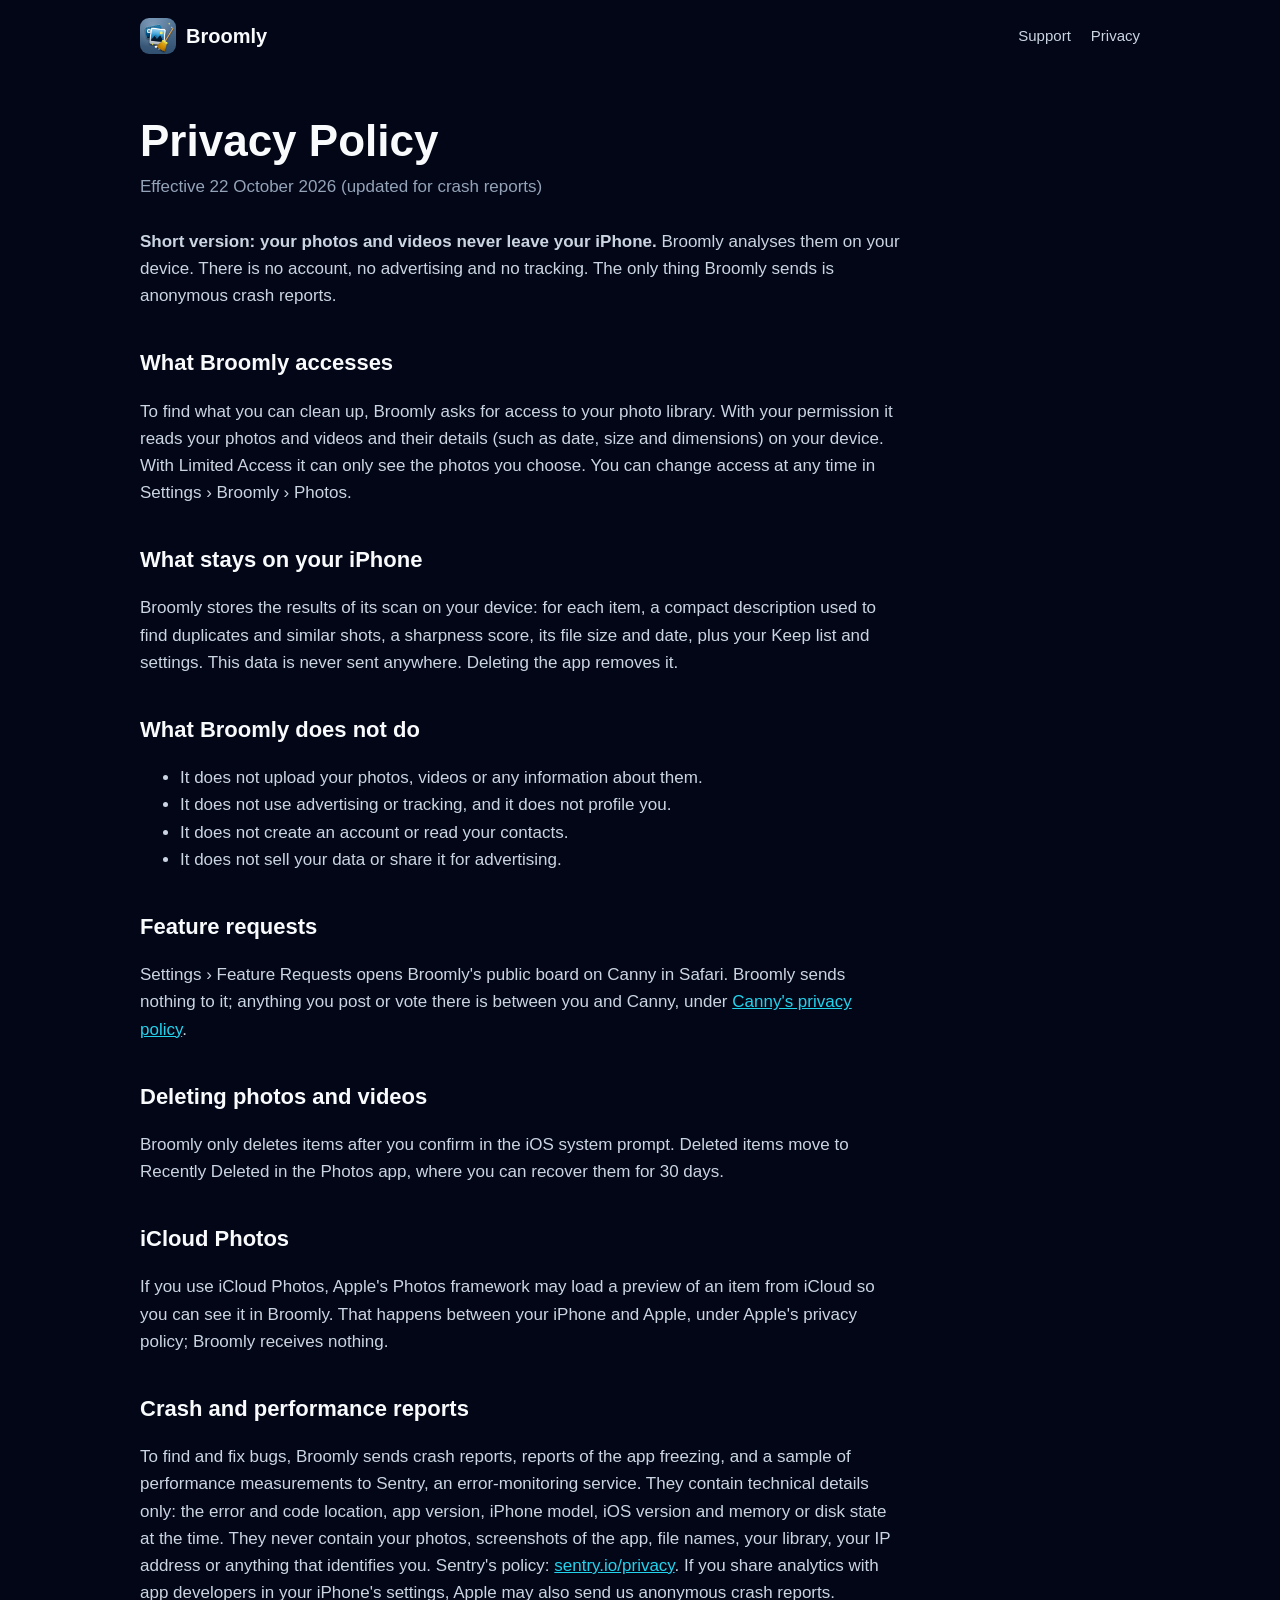
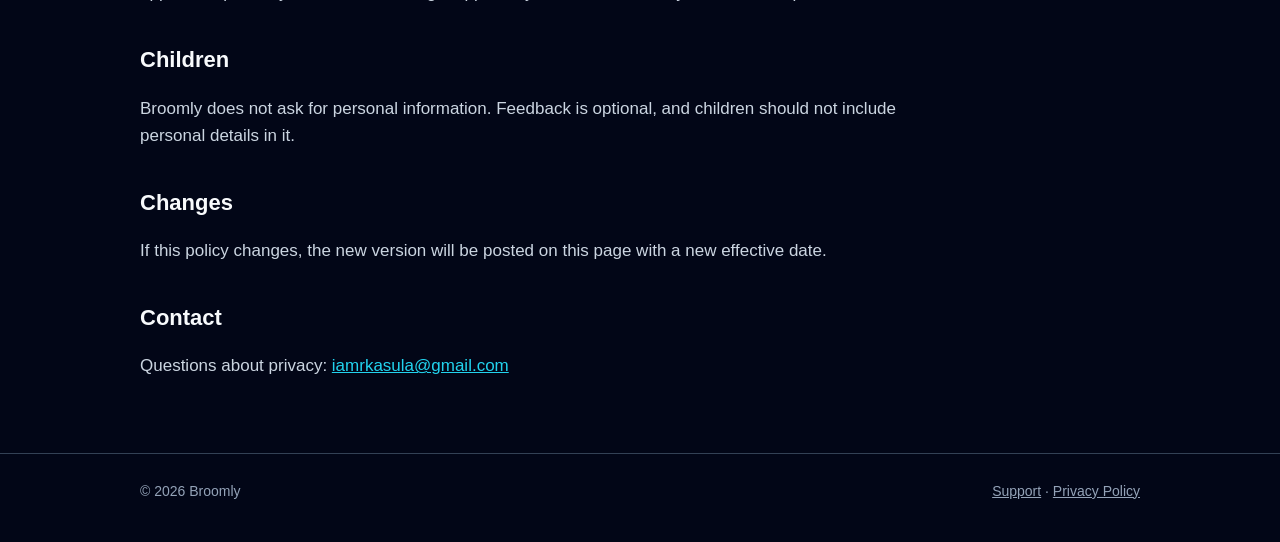
==== privacy/index.html @ 86c7b532 "Publish site from tidyshot 73838e7" ====
<!doctype html>
<html lang="en">
<head>
  <meta charset="utf-8">
  <meta name="viewport" content="width=device-width, initial-scale=1">
  <title>Privacy Policy · Broomly</title>
  <meta name="description" content="Your photos and videos are analysed on your iPhone and never uploaded. Broomly only sends what you choose to share as feedback.">
  <link rel="icon" href="../assets/favicon.png">
  <link rel="stylesheet" href="../styles.css">
</head>
<body>
  <div class="wrap">
    <header class="top">
      <a class="brand" href="../"><img src="../assets/icon.png" alt="">Broomly</a>
      <nav><a href="../support/">Support</a><a href="./">Privacy</a></nav>
    </header>

    <main class="doc">
      <h1>Privacy Policy</h1>
      <p class="updated">Effective 22 October 2026 (updated for crash reports)</p>

      <p><strong>Short version: your photos and videos never leave your iPhone.</strong> Broomly analyses them on your device. There is no account, no advertising and no tracking. The only thing Broomly sends is anonymous crash reports.</p>

      <h2>What Broomly accesses</h2>
      <p>To find what you can clean up, Broomly asks for access to your photo library. With your permission it reads your photos and videos and their details (such as date, size and dimensions) on your device. With Limited Access it can only see the photos you choose. You can change access at any time in Settings › Broomly › Photos.</p>

      <h2>What stays on your iPhone</h2>
      <p>Broomly stores the results of its scan on your device: for each item, a compact description used to find duplicates and similar shots, a sharpness score, its file size and date, plus your Keep list and settings. This data is never sent anywhere. Deleting the app removes it.</p>

      <h2>What Broomly does not do</h2>
      <ul>
        <li>It does not upload your photos, videos or any information about them.</li>
        <li>It does not use advertising or tracking, and it does not profile you.</li>
        <li>It does not create an account or read your contacts.</li>
        <li>It does not sell your data or share it for advertising.</li>
      </ul>

      <h2>Feature requests</h2>
      <p>Settings › Feature Requests opens Broomly's public board on Canny in Safari. Broomly sends nothing to it; anything you post or vote there is between you and Canny, under <a href="https://canny.io/privacy">Canny's privacy policy</a>.</p>

      <h2>Deleting photos and videos</h2>
      <p>Broomly only deletes items after you confirm in the iOS system prompt. Deleted items move to Recently Deleted in the Photos app, where you can recover them for 30 days.</p>

      <h2>iCloud Photos</h2>
      <p>If you use iCloud Photos, Apple's Photos framework may load a preview of an item from iCloud so you can see it in Broomly. That happens between your iPhone and Apple, under Apple's privacy policy; Broomly receives nothing.</p>

      <h2>Crash and performance reports</h2>
      <p>To find and fix bugs, Broomly sends crash reports, reports of the app freezing, and a sample of performance measurements to Sentry, an error-monitoring service. They contain technical details only: the error and code location, app version, iPhone model, iOS version and memory or disk state at the time. They never contain your photos, screenshots of the app, file names, your library, your IP address or anything that identifies you. Sentry's policy: <a href="https://sentry.io/privacy/">sentry.io/privacy</a>. If you share analytics with app developers in your iPhone's settings, Apple may also send us anonymous crash reports.</p>

      <h2>Children</h2>
      <p>Broomly does not ask for personal information. Feedback is optional, and children should not include personal details in it.</p>

      <h2>Changes</h2>
      <p>If this policy changes, the new version will be posted on this page with a new effective date.</p>

      <h2>Contact</h2>
      <p>Questions about privacy: <a href="mailto:iamrkasula@gmail.com">iamrkasula@gmail.com</a></p>
    </main>
  </div>

  <footer>
    <div class="wrap">
      <span>© 2026 Broomly</span>
      <span><a href="../support/">Support</a> · <a href="./">Privacy Policy</a></span>
    </div>
  </footer>
</body>
</html>
---- styles.css ----
/* Broomly site. Matches the app: dark slate, cyan accent (Theme.swift). */
:root {
  --bg: #020617;
  --bg-raised: #0f172a;
  --surface: #1e293b;
  --line: #334155;
  --text: #f8fafc;
  --text-2: #cbd5e1;
  --text-3: #94a3b8;
  --accent: #22d3ee;
  --on-accent: #082f49;
  color-scheme: dark;
}

* { box-sizing: border-box; }

body {
  margin: 0;
  background: var(--bg);
  color: var(--text);
  font: 17px/1.6 -apple-system, BlinkMacSystemFont, "SF Pro Text", "Segoe UI", Roboto, sans-serif;
  -webkit-text-size-adjust: 100%;
}

a { color: var(--accent); }
a:hover { text-decoration-thickness: 2px; }

.wrap { max-width: 1040px; margin: 0 auto; padding: 0 20px; }

header.top {
  display: flex; align-items: center; justify-content: space-between; gap: 16px;
  padding: 18px 0;
}
.brand { display: flex; align-items: center; gap: 10px; color: var(--text); text-decoration: none; font-weight: 700; font-size: 20px; }
.brand img { width: 36px; height: 36px; border-radius: 9px; }
nav a { color: var(--text-2); text-decoration: none; margin-left: 20px; font-size: 15px; }
nav a:hover { color: var(--text); }

.hero {
  text-align: center; padding: 56px 0 24px;
  background: radial-gradient(60% 50% at 50% 30%, rgba(34, 211, 238, 0.16), transparent 70%);
}
.hero img.icon { width: 120px; height: 120px; border-radius: 27px; box-shadow: 0 18px 50px rgba(0, 0, 0, 0.5); }
.hero h1 {
  font-family: ui-rounded, "SF Pro Rounded", -apple-system, sans-serif;
  font-size: clamp(36px, 7vw, 64px); line-height: 1.08; margin: 28px 0 14px; letter-spacing: -0.02em;
}
.hero h1 em { font-style: normal; color: var(--accent); }
.hero p.lead { font-size: clamp(18px, 2.4vw, 21px); color: var(--text-2); max-width: 640px; margin: 0 auto; }
.badges { display: flex; flex-wrap: wrap; justify-content: center; gap: 10px; margin: 26px 0 0; padding: 0; list-style: none; }
.badges li { background: var(--surface); border: 1px solid var(--line); border-radius: 999px; padding: 6px 14px; font-size: 15px; color: var(--text-2); }
.cta { display: inline-block; margin-top: 30px; background: var(--accent); color: var(--on-accent); font-weight: 700; padding: 14px 28px; border-radius: 14px; text-decoration: none; }
.cta.soon { background: var(--surface); color: var(--text-2); border: 1px solid var(--line); }

.shots {
  display: flex; gap: 18px; overflow-x: auto; scroll-snap-type: x mandatory;
  padding: 36px 20px 20px; margin: 0 -20px;
}
.shots img { width: 240px; flex: none; border-radius: 22px; scroll-snap-align: center; border: 1px solid var(--line); }

.features { display: grid; grid-template-columns: repeat(auto-fit, minmax(260px, 1fr)); gap: 16px; padding: 40px 0; }
.card { background: var(--bg-raised); border: 1px solid var(--line); border-radius: 18px; padding: 22px; }
.card h3 { margin: 0 0 6px; font-size: 19px; }
.card p { margin: 0; color: var(--text-2); font-size: 16px; }

.doc { max-width: 760px; padding: 24px 0 56px; }
.doc h1 { font-size: clamp(32px, 5vw, 44px); line-height: 1.15; margin: 20px 0 6px; }
.doc .updated { color: var(--text-3); margin: 0 0 28px; }
.doc h2 { font-size: 22px; margin: 36px 0 8px; }
.doc p, .doc li { color: var(--text-2); }
.doc details { background: var(--bg-raised); border: 1px solid var(--line); border-radius: 14px; padding: 14px 18px; margin: 10px 0; }
.doc summary { cursor: pointer; font-weight: 600; color: var(--text); }
.doc details p { margin: 10px 0 0; }

footer { border-top: 1px solid var(--line); padding: 26px 0 40px; color: var(--text-3); font-size: 14px; }
footer .wrap { display: flex; flex-wrap: wrap; gap: 8px 22px; justify-content: space-between; }
footer a { color: var(--text-3); }

@media (max-width: 520px) {
  nav a { margin-left: 14px; }
  .shots img { width: 200px; }
}
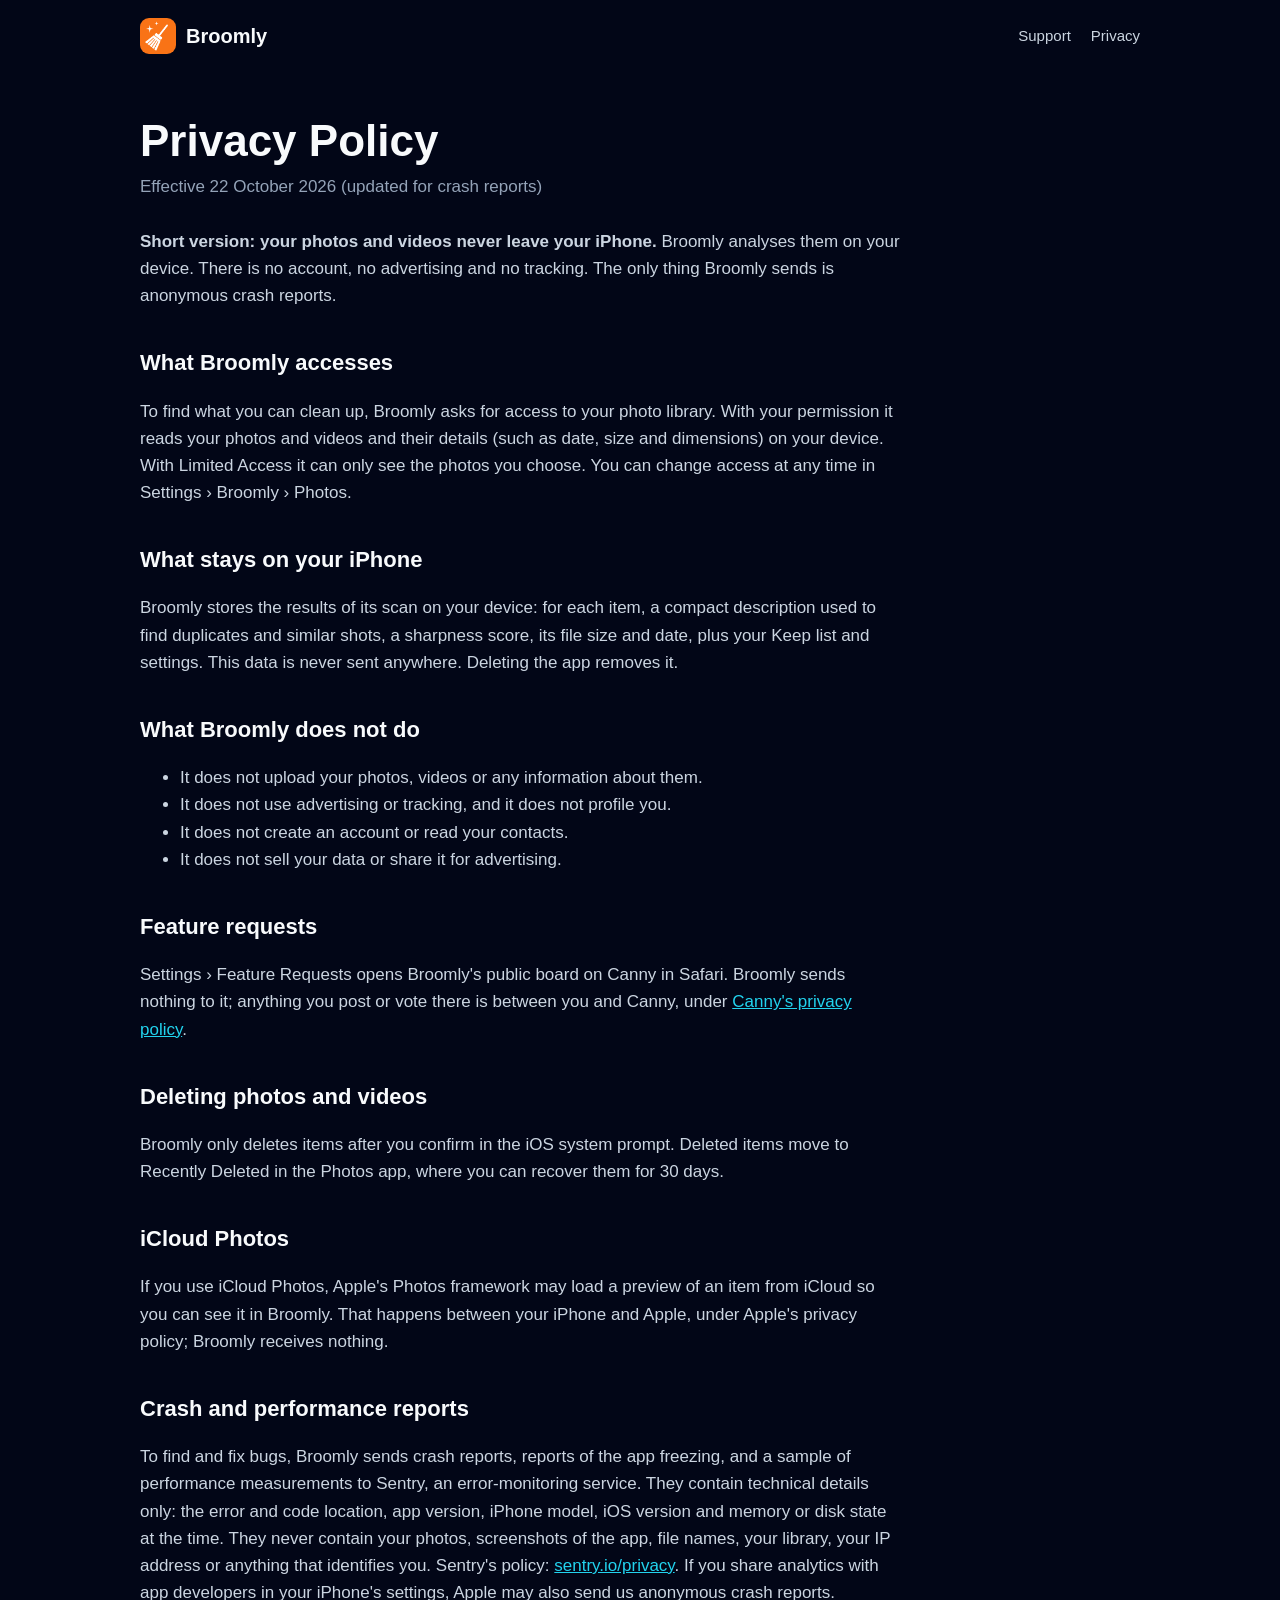
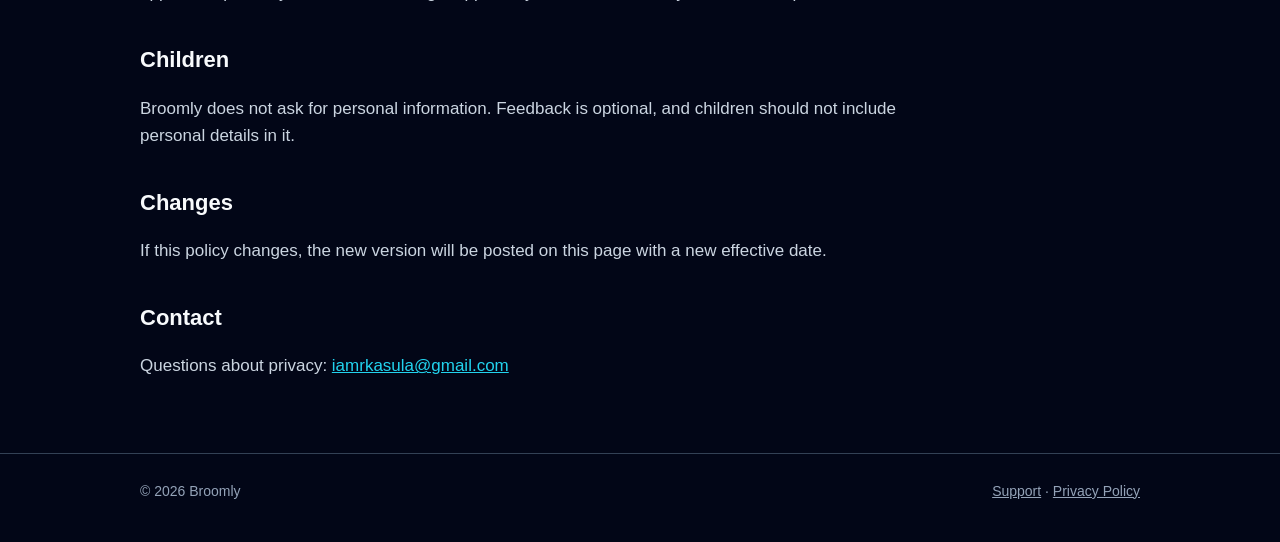
==== commit 21c11680: "Publish site from tidyshot f7e5c90" ====
--- a/privacy/index.html
+++ b/privacy/index.html
@@ -4,7 +4,8 @@
   <meta charset="utf-8">
   <meta name="viewport" content="width=device-width, initial-scale=1">
   <title>Privacy Policy · Broomly</title>
-  <meta name="description" content="Your photos and videos are analysed on your iPhone and never uploaded. Broomly only sends what you choose to share as feedback.">
+  <meta name="description" content="Your photos and videos are analysed on your iPhone and never uploaded. Broomly only sends anonymous crash reports.">
+  <link rel="canonical" href="https://iamrkasula.github.io/broomly/privacy/">
   <link rel="icon" href="../assets/favicon.png">
   <link rel="stylesheet" href="../styles.css">
 </head>
--- a/styles.css
+++ b/styles.css
@@ -1,4 +1,6 @@
-/* Broomly site. Matches the app: dark slate, cyan accent (Theme.swift). */
+/* Broomly site. Matches the app: dark slate, cyan accent (Theme.swift), same font, self-hosted. */
+@font-face { font-family: "Google Sans"; src: url("assets/fonts/GoogleSans-Regular.woff2") format("woff2"); font-weight: 400; font-display: swap; }
+@font-face { font-family: "Google Sans"; src: url("assets/fonts/GoogleSans-Bold.woff2") format("woff2"); font-weight: 700; font-display: swap; }
 :root {
   --bg: #020617;
   --bg-raised: #0f172a;
@@ -42,7 +44,7 @@
 }
 .hero img.icon { width: 120px; height: 120px; border-radius: 27px; box-shadow: 0 18px 50px rgba(0, 0, 0, 0.5); }
 .hero h1 {
-  font-family: ui-rounded, "SF Pro Rounded", -apple-system, sans-serif;
+  font-family: "Google Sans", -apple-system, sans-serif;
   font-size: clamp(36px, 7vw, 64px); line-height: 1.08; margin: 28px 0 14px; letter-spacing: -0.02em;
 }
 .hero h1 em { font-style: normal; color: var(--accent); }
